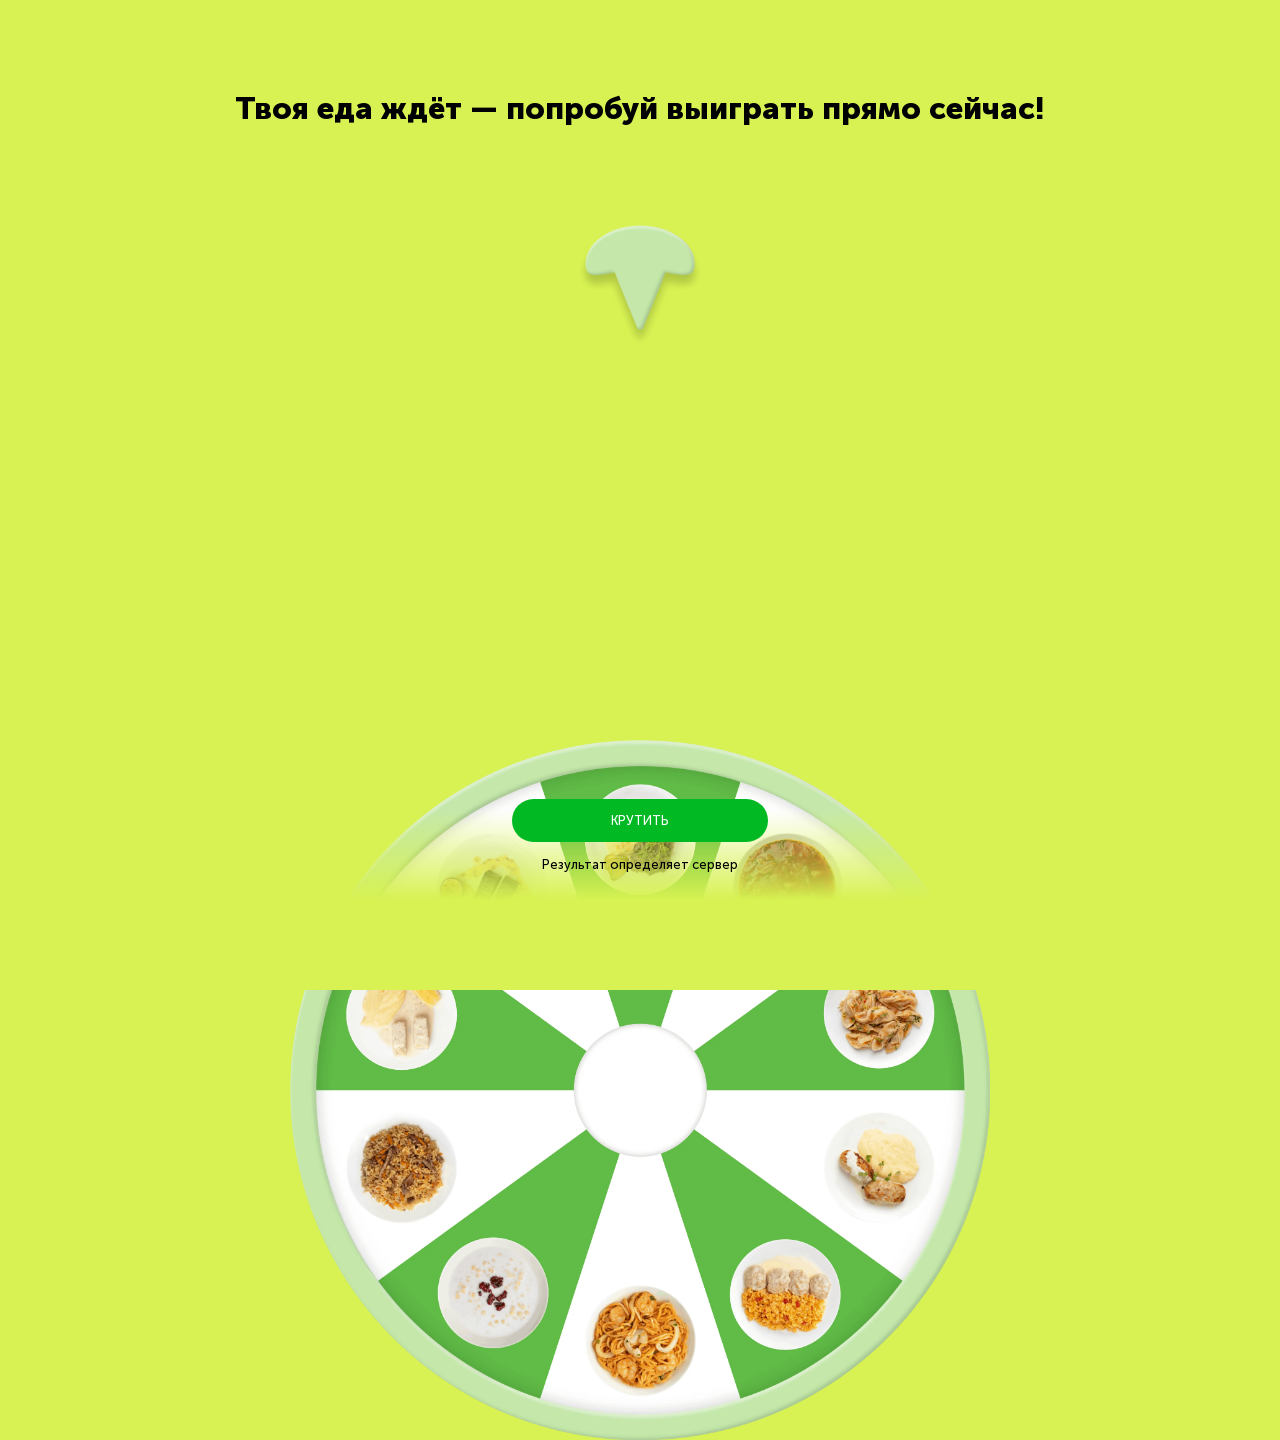
==== index2.html @ ce4e5ba8 "Add files via upload" ====
<!DOCTYPE html>
<html lang="en">
<head>
    <meta charset="UTF-8">
    <meta name="viewport" content="width=device-width, initial-scale=1.0">
    <title>Fortune</title>
    <link rel="stylesheet" href="style.css">
    <link rel="stylesheet" href="style2.css">
</head>
<body>
    <h2>Твоя еда ждёт — попробуй выиграть прямо сейчас!</h2>
    <img src="./img/wheel.webp" alt="wheel" class="wheel" id="wheel">
    <img src="./img/union.webp" alt="union" class="union">
    <input type="submit" value="КРУТИТЬ" id="spinButton">
    <p>Результат определяет сервер</p>
    <div class="gradient"></div>
    <script src="script2.js"></script>
</body>

</html>
---- style.css ----
@font-face {
  font-family: "MuseoSansCyrl-500";
  src: url("./font/MuseoSansCyrl-500.woff") format("woff");
  font-weight: 500;
  font-style: normal;
  font-display: swap;
}
@font-face {
  font-family: "MuseoSansCyrl-700";
  src: url("./font/MuseoSansCyrl-700.woff") format("woff");
  font-weight: 700;
  font-style: normal;
  font-display: swap;
}
@font-face {
  font-family: "MuseoSansCyrl-900";
  src: url("./font/MuseoSansCyrl-900.woff") format("woff");
  font-weight: 900;
  font-style: normal;
  font-display: swap;
}
* {
  margin: 0;
  padding: 0;
  box-sizing: border-box;
  font-family: "MuseoSansCyrl-500";
}
body {
  width: 100vw;
  height: 100vh;
  background-color: #d7f252;
  background-image: url(./img/bg.webp);
  background-repeat: no-repeat;
  background-size: cover;
  background-position: center;
  display: flex;
  flex-direction: column;
  align-items: center;
  justify-content: center;
  overflow: hidden;
}
h2 {
  font-family: "MuseoSansCyrl-900";
  font-size: 2.4vw;
  font-weight: 900;
  color: #000;
  margin-bottom: 5vw;
}
.container {
  width: 55vw;
  height: 67vh;
  background-color: #fff;
  background-image: url(./img/container.webp);
  background-repeat: no-repeat;
  background-size: 95%;
  background-position: right bottom;
  border-radius: 2vw;
  padding: 5vw;
  position: relative;
  top: -2.2vw;
  overflow: hidden;
}
.text {
  width: 100%;
  height: 100%;
  display: flex;
  flex-direction: column;
  align-items: flex-start;
  justify-content: center;
}
p {
  width: 50%;
  font-family: "MuseoSansCyrl-500";
  font-size: 1.35vw;
  font-weight: 500;
  color: #000;
  margin-bottom: 1vw;
  position: relative;
  top: -2vw;
  line-height: 1.5vw;
}
form {
  width: 100%;
  height: 30%;
  display: flex;
  flex-direction: column;
  align-items: flex-start;
  justify-content: center;
  position: relative;
  top: 1vw;
}
input[type="tel"] {
  width: 43%;
  margin-bottom: 1vw;
  border: none;
  outline: none;
  border-radius: 10vw;
  padding: 1.1vw 2vw;
  background-color: #f3f3f3;
  font-family: "MuseoSansCyrl-500";
  font-size: 1vw;
  font-weight: 500;
  color: #000;
  border: .1vw solid transparent;
}
input[type="submit"] {
  width: 43%;
  margin-bottom: 1vw;
  border: none;
  outline: none;
  border-radius: 10vw;
  padding: 1.1vw 2vw;
  background-color: #00b923;
  font-family: "MuseoSansCyrl-500";
  font-size: 1vw;
  font-weight: 500;
  color: #fff;
  text-transform: uppercase;
  transition: .3s ease-in-out;
}
input[type="submit"]:hover {
    cursor: pointer;
    scale: 1.01;
}
a {
  font-family: "MuseoSansCyrl-500";
  font-size: 0.9vw;
  font-weight: 500;
  color: #a5a5a5;
  margin-bottom: 0.8vw;
  position: relative;
  bottom: -5vw;
  text-underline-offset: 0.3vw;
}
.hidden {
  display: none;
}
.block {
  display: block;
}
.form-input.error {
  border: .1vw solid #ff000021;
}
.toast-container {
  position: fixed;
  top: 50%;
  left: 50%;
  transform: translate(-50%, -50%);
  z-index: 100;
}
.toast {
  background: white;
  border-radius: 1vw;
  padding: 1vw;
  margin-bottom: 1vw;
  box-shadow: 0 0 1vw rgba(0, 0, 0, 0.1);
  transform: translateY(-100px);
  opacity: 0;
  transition: all 0.3s ease;
  max-width: 400px;
  font-family: "MuseoSansCyrl-500";
  font-size: 0.9vw;
  font-weight: 500;
  color: #000;
  text-align: center;
}
.toast.show {
  transform: translateY(0);
  opacity: 1;
}
.toast.error {
  background: #000000;
}
.toast-title {
  font-weight: 700;
  color: #ffffff;
  margin-bottom: 1vw;
}
.toast.error .toast-title {
  color: #ffffff;
}
.toast-description {
  color: #ffffff;
}
.toast.error .toast-description {
  color: #ffffff;
}
@media (max-width: 960px) {
  
  body {
     background-image: none;
  }
    h2 {
        font-size: 3vw;
    }
    .container {
        background-image: url(./img/container-adaptive.webp);
        background-size: cover;
        background-position: 70% 70%;
    }
    .text {
        width: 100%;
        align-items: center;
        text-align: center;
        position: relative;
        top: -10vw;
    }
    form {
        width: 100%;
        align-items: center;
    }
    p {
        width: 70%;
        font-size: 1.8vw;
        line-height: 2vw;
    }
    a {
        font-size: 1.3vw;
    }
    input[type="tel"],
    input[type="submit"] {
        width: 70%;
        margin-bottom: 2vw;
        padding: 2vw;
        font-size: 2vw;
    }
    .toast {
        font-size: 1.5vw;
    }
}
@media (max-width: 480px) {
    body {
      background-image: none;
    }
    h2 {
        width: 80%;
        font-size: 7vw;
        text-align: center;
        margin-bottom: 10vw;
    }
    .container {
        width: 80vw;
        height: 75vh;
        background-image: url(./img/container-adaptive.webp);
        background-position: 70% 70%;
        padding: 5vw;
    }
    .text {
        width: 100%;
        align-items: center;
        text-align: left;
        position: relative;
        top: -15vw;
    }
    form {
        width: 100%;
        align-items: center;
    }
    p {
        width: 90%;
        font-size: 4vw;
        line-height: 4vw;
        top: -6vw;
    }
    a {
        width: 50%;
        font-size: 3vw;
        text-align: center;
        margin-bottom: 2vw;
    }
    input[type="tel"],
    input[type="submit"] {
        width: 95%;
        margin-bottom: 4vw;
        padding: 4vw;
        font-size: 3.5vw;
    }
    .toast {
        width: 90vw;
        font-size: 5vw;
    }
}
---- style2.css ----
body {
  background-color: #d7f252;
  background-image: none;
  overflow: hidden !important;
  width: 100vw;
  height: 100vh;
  display: flex;
  flex-direction: column;
  align-items: center;
  justify-content: space-around;
}
.wheel {
  width: 700px;
  position: absolute;
  bottom: -60%;
  transition: transform 6s cubic-bezier(0.25, 0.46, 0.45, 0.94);
}
.gradient {
  width: 100%;
  height: 20%;
  position: absolute;
  bottom: -10%;
  background: linear-gradient(#d7f25200, #d7f252, #d7f252);
  z-index: 10;
}
.union {
  width: 10%;
  position: absolute;
  top: 25%;
  left: 50%;
  transform: translateX(-50%);
}
h2 {
  position: absolute;
  top: 10%;
}
input[type="submit"] {
  position: absolute;
  bottom: 5%;
  z-index: 100;
  width: 20%;
}
p {
  position: absolute;
  top: 95%;
  text-align: center;
  z-index: 1000;
  font-size: 1vw;
}
@media (max-width: 960px) {
  .wheel {
    width: 80%;
    bottom: 17%;
  }
  p {
  font-size: 2vw;
}
}
@media (max-width: 480px) {
  h2 {
    width: 90%;
    font-size: 7vw;
  }
  .wheel {
    width: 200%;
    bottom: -62%;
  }
  .union {
    width: 20%;
    top: 30%;
  }
  .gradient {
    height: 40%;
    bottom: 0;
    background: linear-gradient(#d7f25200, #d7f252);
  }
  input[type="submit"] {
    bottom: 5%;
    width: 90%;
    padding: 5vw;
    font-size: 5vw;
  }
  p {
    width: 95%;
    top: 95%;
    font-size: 4vw;
  }

}
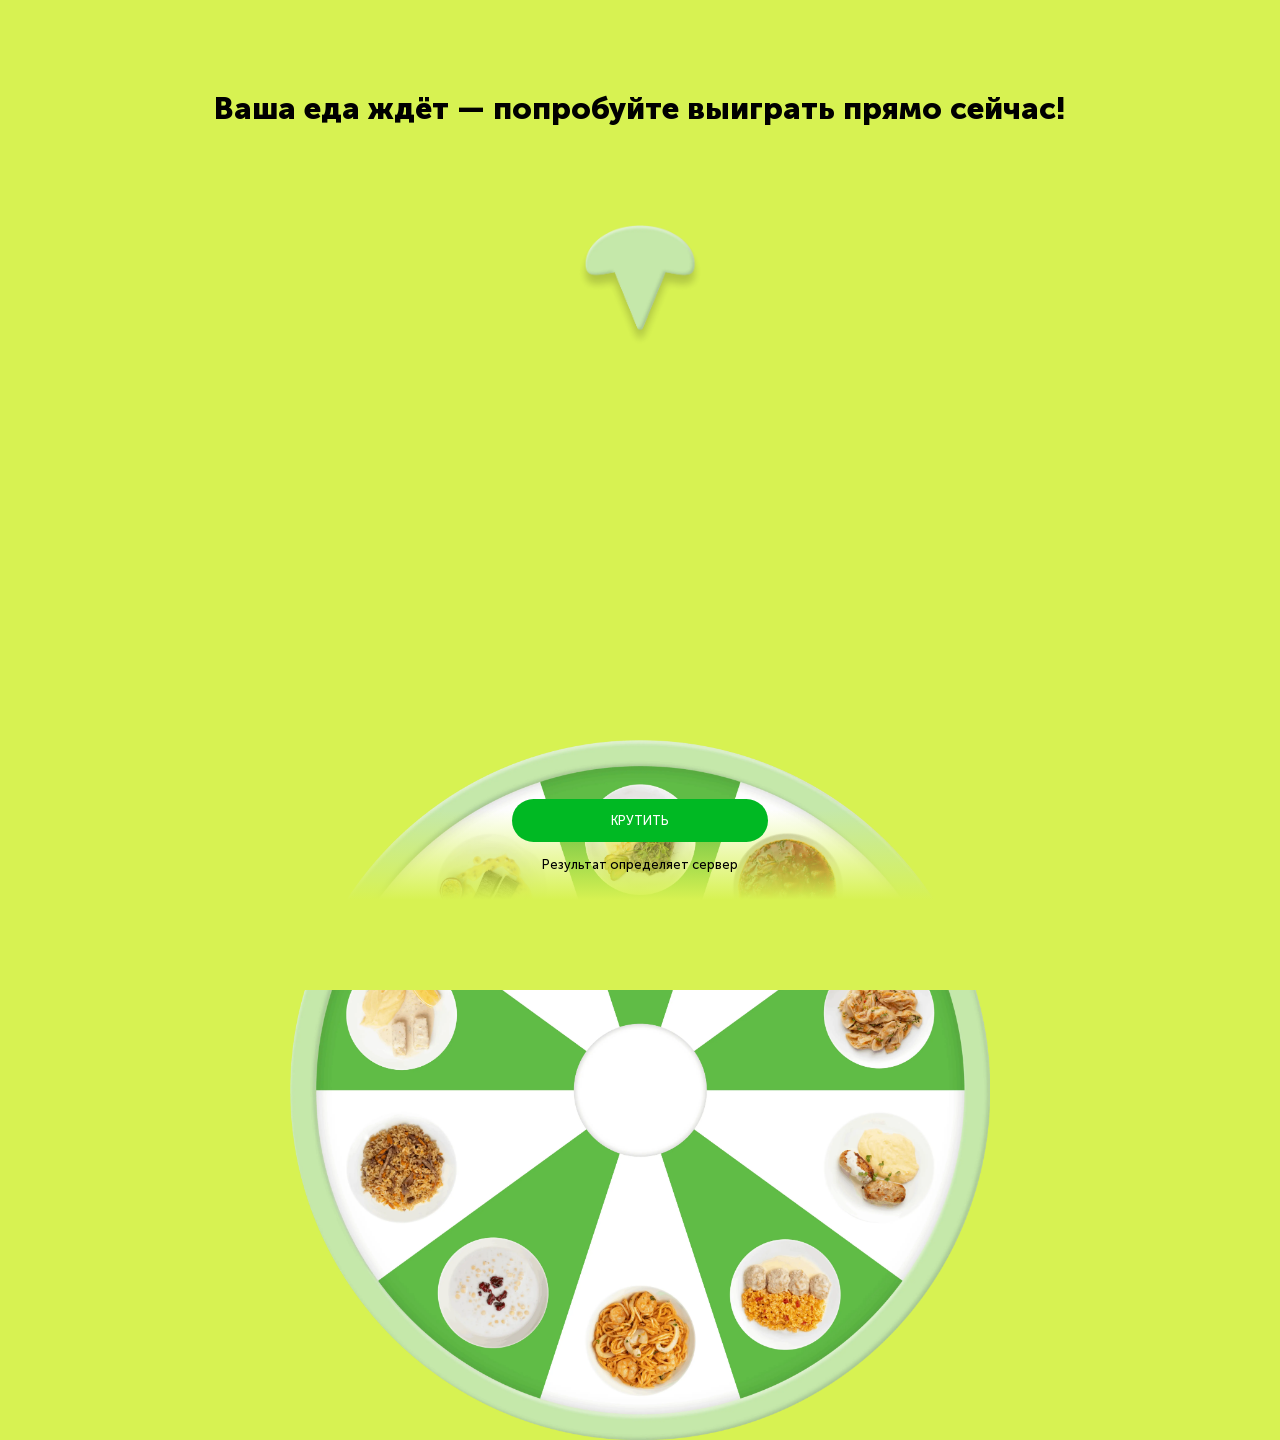
==== commit 5299fe1b: "Update index2.html" ====
--- a/index2.html
+++ b/index2.html
@@ -8,7 +8,7 @@
     <link rel="stylesheet" href="style2.css">
 </head>
 <body>
-    <h2>Твоя еда ждёт — попробуй выиграть прямо сейчас!</h2>
+    <h2>Ваша еда ждёт — попробуйте выиграть прямо сейчас!</h2>
     <img src="./img/wheel.webp" alt="wheel" class="wheel" id="wheel">
     <img src="./img/union.webp" alt="union" class="union">
     <input type="submit" value="КРУТИТЬ" id="spinButton">
@@ -18,3 +18,4 @@
 </body>
 
 </html>
+
